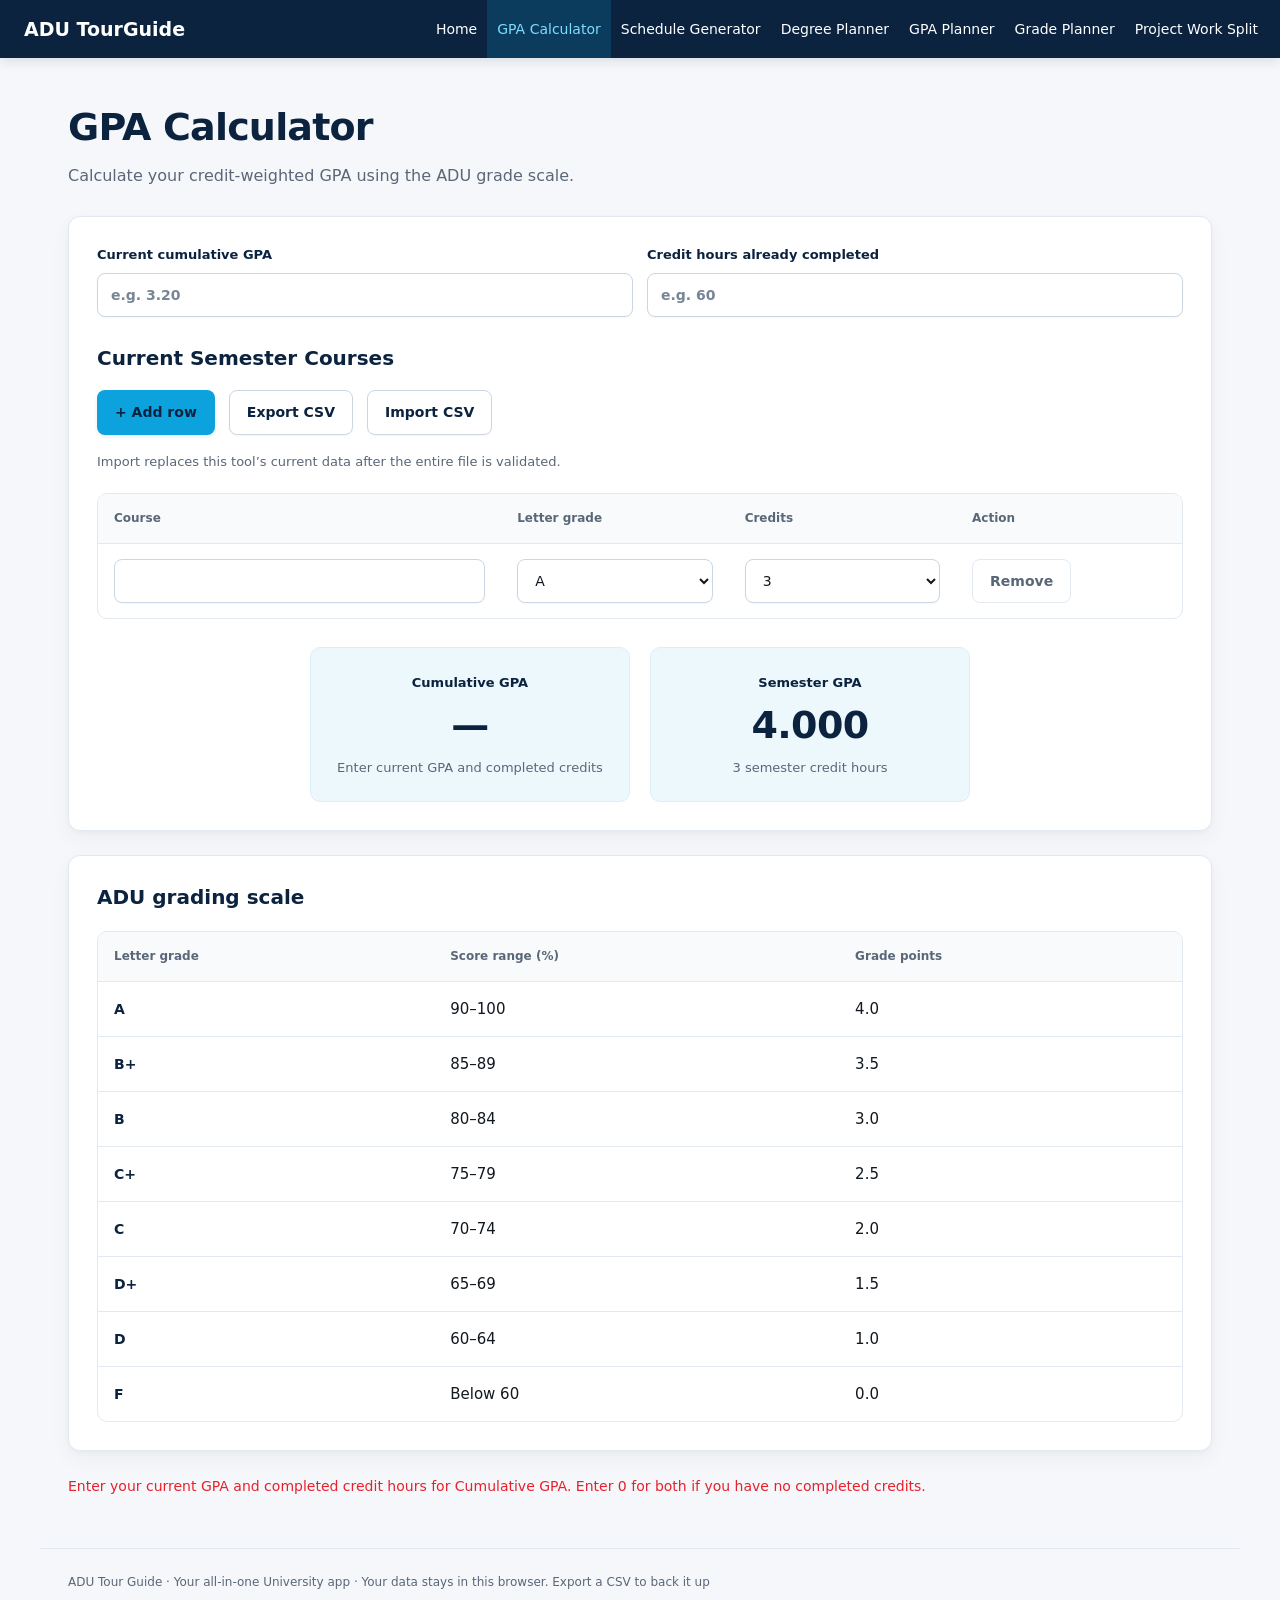
==== gpa-calculator/index.html @ 334c413e "Add files via upload" ====
<!doctype html><html lang="en"><head><meta charset="utf-8"><meta name="viewport" content="width=device-width,initial-scale=1"><meta name="theme-color" content="#0b233f"><title>GPA Calculator | ADU Tour Guide</title>
<meta name="description" content="Calculate your GPA instantly using ADU's grading scale. Add your courses, grades and credit hours, then export your results to CSV."><link rel="stylesheet" href="../shared.css"><link rel="stylesheet" href="style.css"><script defer src="../shared.js"></script><script defer src="../storage.js"></script><script defer src="../csv.js"></script><script defer src="script.js"></script></head><body><a class="skip" href="#main">Skip to content</a><nav class="navbar" aria-label="Main navigation"><a class="site-brand" href="../index.html">ADU TourGuide</a><button class="hamburger" aria-label="Toggle navigation" aria-controls="navLinks" aria-expanded="false">☰</button><ul id="navLinks"><li><a href="../index.html">Home</a></li><li><a href="../gpa-calculator/index.html" aria-current="page">GPA Calculator</a></li><li><a href="../schedule-generator/index.html">Schedule Generator</a></li><li><a href="../study-planner/index.html">Degree Planner</a></li><li><a href="../gpa-plan/index.html">GPA Planner</a></li><li><a href="../grade-plan/index.html">Grade Planner</a></li><li><a href="../project-split/index.html">Project Work Split</a></li></ul></nav><main id="main"><h1>GPA Calculator</h1><p class="lead">Calculate your credit-weighted GPA using the ADU grade scale.</p><section class="panel"><div class="fields previous-gpa"><label for="current-gpa">Current cumulative GPA<input id="current-gpa" required type="number" min="0" max="4" step="0.01" placeholder="e.g. 3.20"></label><label for="completed-credits">Credit hours already completed<input id="completed-credits" required type="number" min="0" step="0.5" placeholder="e.g. 60"></label></div><h2>Current Semester Courses</h2><div class="toolbar"><button id="add">+ Add row</button><button id="export" class="secondary">Export CSV</button><button id="import" class="secondary">Import CSV</button></div><p class="muted"><small>Import replaces this tool’s current data after the entire file is validated.</small></p><div class="table-wrap"><table><thead><tr><th>Course</th><th>Letter grade</th><th>Credits</th><th>Action</th></tr></thead><tbody id="rows"></tbody></table></div><div class="gpa-results" aria-live="polite"><div class="metric gpa-summary"><span class="muted">Cumulative GPA</span><div class="result" id="result">—</div><div id="credits"></div></div><div class="metric gpa-summary"><span class="muted">Semester GPA</span><div class="result" id="semester-gpa">—</div><div id="semester-credits"></div></div></div></section><section class="panel"><h2>ADU grading scale</h2><div class="table-wrap"><table class="grading-scale"><thead><tr><th scope="col">Letter grade</th><th scope="col">Score range (%)</th><th scope="col">Grade points</th></tr></thead><tbody><tr><th scope="row">A</th><td>90–100</td><td>4.0</td></tr><tr><th scope="row">B+</th><td>85–89</td><td>3.5</td></tr><tr><th scope="row">B</th><td>80–84</td><td>3.0</td></tr><tr><th scope="row">C+</th><td>75–79</td><td>2.5</td></tr><tr><th scope="row">C</th><td>70–74</td><td>2.0</td></tr><tr><th scope="row">D+</th><td>65–69</td><td>1.5</td></tr><tr><th scope="row">D</th><td>60–64</td><td>1.0</td></tr><tr><th scope="row">F</th><td>Below 60</td><td>0.0</td></tr></tbody></table></div></section><div id="status" class="status" role="status" aria-live="polite"></div></main><footer>ADU Tour Guide · Your all-in-one University app · Your data stays in this browser. Export a CSV to back it up</footer></body></html>
---- shared.css ----
/* ADU TourGuide — handwritten dashboard styles.
   Volt is visual inspiration only. No framework, imports, or build step.
   Shared components go here; tool layout details stay in each style.css. */

/* 1. Colors and the basic page canvas. */
:root {
  --navy: #0b233f;
  --blue: #0ca2dd;
  --red: #e7212b;
  --ink: #12181f;
  --muted: #596779;
  --line: #e3e9f0;
  --canvas: #f5f7fa;
  --surface: #ffffff;
  --blue-soft: #edf8fd;
  --radius: 12px;
  --shadow: 0 2px 5px rgba(11, 35, 63, 0.03), 0 8px 22px rgba(11, 35, 63, 0.04);
}

* { box-sizing: border-box; }

body {
  margin: 0;
  background: var(--canvas);
  color: var(--ink);
  font: 15px/1.6 system-ui, -apple-system, "Segoe UI", sans-serif;
}

/* 2. Existing fixed navbar and hamburger rules are preserved below. */
.navbar {
  position:fixed;
  top:0;
  left:0;
  width:100%;
  z-index:1000;
  background:var(--navy);
  box-shadow:0 2px 12px #0b233f22}

.navbar ul {
  display:flex;
  list-style:none;
  padding:0;
  margin:0;
  justify-content:center}

.navbar a {
  display:block;
  color:white;
  text-decoration:none;
  padding:18px 12px;
  font-size:clamp(11px,1.3vw,15px);
  white-space:nowrap}

.navbar a:hover,.navbar a[aria-current] {
  background:#0ca2dd33;
  color:#7edcff}

.hamburger {
  display:none}
@media(max-width:767px) {
  .hamburger {
  display:block;
  margin:8px 12px 8px auto;
  font-size:22px;
  padding:2px 14px}
.navbar ul {
  display:none;
  max-height:calc(100dvh - 58px);
  overflow:auto}
.navbar ul.show {
  display:block}
.navbar a {
  font-size:15px;
  padding:12px 20px;
  text-align:left}




}


/* Site identity and consistent navigation order across every tool. */
.navbar { display: grid; grid-template-columns: 1fr auto; align-items: center; }
.navbar .site-brand { grid-column: 1; grid-row: 1; font-size: 19px; font-weight: 750; padding: 10px 24px; text-align: center; }
.navbar ul { grid-column: 1 / -1; grid-row: 2; }

@media (min-width: 1100px) {
 .navbar { grid-template-columns: auto 1fr; }
 .navbar .site-brand { text-align: left; }
 .navbar ul { grid-column: 2; grid-row: 1; justify-content: flex-end; padding-right: 12px; }
 .navbar ul a { font-size: 14px; padding: 18px 10px; }
 
}
@media (max-width: 767px) {
 .navbar .site-brand { text-align: left; padding: 10px 16px; }
 .navbar .hamburger { grid-column: 2; grid-row: 1; }
 
}


/* 3. Content spacing and typography. */
main {
  max-width: 1200px;
  margin: 138px auto 48px;
  padding: 0 28px;
}

h1 {
  margin: 0 0 12px;
  color: var(--navy);
  font-size: clamp(28px, 3.2vw, 38px);
  line-height: 1.2;
  letter-spacing: -0.8px;
  font-weight: 750;
}

h2 {
  margin: 0 0 18px;
  color: var(--navy);
  font-size: 20px;
  line-height: 1.35;
  font-weight: 700;
}

h3 { color: var(--navy); font-size: 16px; line-height: 1.4; }
p { margin: 0 0 16px; }
.lead { max-width: 780px; margin-bottom: 28px; color: var(--muted); font-size: 16px; }
.muted, small { color: var(--muted); }
small { font-size: 13px; }
.warning { color: var(--red); }

/* 4. Reusable white cards, panels, and responsive grids. */
.panel, .card {
  min-width: 0;
  padding: 28px;
  background: var(--surface);
  border: 1px solid var(--line);
  border-radius: var(--radius);
  box-shadow: var(--shadow);
}

.panel { margin: 24px 0; }
.card { margin: 0; }
.panel > :last-child, .card > :last-child { margin-bottom: 0; }
.panel > h2:not(:first-child) { margin-top: 24px; }
.grid { display: grid; grid-template-columns: repeat(auto-fit, minmax(250px, 1fr)); gap: 24px; }
.toolbar, .fields { display: flex; flex-wrap: wrap; gap: 14px; align-items: end; }
.toolbar { margin-bottom: 14px; }
.fields { margin-bottom: 20px; }
.fields label { flex: 1; min-width: 160px; }

/* 5. Labels and inputs: a restrained border and visible focus state. */
label { display: block; color: var(--navy); font-size: 13px; font-weight: 600; }
input, select, textarea {
  display: block;
  width: 100%;
  min-width: 0;
  min-height: 44px;
  margin-top: 7px;
  padding: 10px 13px;
  border: 1px solid #ccd6e2;
  border-radius: 8px;
  background: var(--surface);
  color: var(--ink);
  font: inherit;
  font-size: 14px;
  box-shadow: 0 1px 2px rgba(11, 35, 63, 0.035);
  transition: border-color 150ms ease, box-shadow 150ms ease;
}

input::placeholder, textarea::placeholder { color: #788596; opacity: 1; }
input:hover, select:hover, textarea:hover { border-color: #98acbf; }
input:focus, select:focus, textarea:focus { border-color: var(--blue); outline: 0; box-shadow: 0 0 0 3px rgba(12, 162, 221, 0.15); }
textarea { min-height: 84px; resize: vertical; }
input[type="checkbox"] { display: inline-block; width: 17px; min-height: 17px; height: 17px; margin: 0 6px 0 0; vertical-align: middle; accent-color: var(--blue); }
input:disabled, select:disabled, textarea:disabled { background: var(--canvas); }

/* 6. Buttons: blue actions, quiet secondary actions, red only for warnings. */
button, .button {
  display: inline-flex;
  justify-content: center;
  align-items: center;
  min-height: 42px;
  padding: 10px 17px;
  border: 1px solid transparent;
  border-radius: 8px;
  background: var(--blue);
  color: var(--navy);
  font: inherit;
  font-size: 14px;
  font-weight: 650;
  text-decoration: none;
  cursor: pointer;
  box-shadow: 0 2px 4px rgba(11, 35, 63, 0.07);
  transition: background-color 150ms ease, box-shadow 150ms ease;
}

/* Navy text keeps small button labels readable on the bright brand blue. */
button:hover, .button:hover { background: #69c8ed; box-shadow: 0 3px 8px rgba(11, 35, 63, 0.12); }
button.secondary { background: #fff; border-color: #ccd6e2; color: var(--navy); box-shadow: 0 1px 2px rgba(11, 35, 63, 0.04); }
button.secondary:hover { background: var(--blue-soft); border-color: var(--blue); }
button.danger { background: #fff; border-color: var(--line); color: var(--muted); box-shadow: none; }
button.danger:hover { background: #fff1f2; border-color: var(--red); color: var(--red); }
button:disabled { opacity: 0.5; cursor: default; box-shadow: none; }
:focus-visible { outline: 3px solid var(--blue); outline-offset: 3px; }

/* 7. Tables: a pale header, light dividers, and no heavy grid lines. */
.table-wrap { width: 100%; overflow-x: auto; border: 1px solid var(--line); border-radius: 10px; margin: 20px 0; }
table { width: 100%; margin: 0; border-collapse: collapse; text-align: left; }
th, td { padding: 15px 16px; border-bottom: 1px solid var(--line); vertical-align: middle; }
thead { background: #f8fafc; }
th { color: var(--muted); font-size: 12px; font-weight: 650; }
thead th { white-space: nowrap; }
tbody tr:last-child th, tbody tr:last-child td { border-bottom: 0; }
tbody tr:hover { background: #f9fcfe; }
td input, td select { min-width: 100px; margin-top: 0; }
td:first-child input { min-width: 160px; }
td button { white-space: nowrap; }

/* 8. Number cards and compact badges, shared by GPA and project tools. */
.metric {
  padding: 22px;
  margin: 18px 0;
  background: var(--blue-soft);
  border: 1px solid #dceef7;
  border-radius: 10px;
}

.result { color: var(--navy); font-size: 32px; line-height: 1.25; font-weight: 750; font-variant-numeric: tabular-nums; letter-spacing: -0.6px; }
.metric .result { margin: 8px 0; }
.gpa-summary { width: min(100%, 320px); text-align: center; }
.gpa-summary .result { font-size: 38px; }
.gpa-summary > .muted { color: var(--navy); font-size: 13px; font-weight: 650; }
.gpa-summary > div:last-child { color: var(--muted); font-size: 13px; }
.pill { display: inline-block; padding: 5px 11px; border: 1px solid #dceef7; border-radius: 7px; background: var(--blue-soft); color: var(--navy); font-size: 12px; font-weight: 650; line-height: 1.3; }

/* 9. Native progress bars: style both browser rendering engines. */
progress { display: block; width: 100%; height: 9px; margin: 14px 0 0; border: 0; border-radius: 6px; overflow: hidden; appearance: none; background: #e2e9f1; color: var(--blue); accent-color: var(--blue); }
progress::-webkit-progress-bar { border-radius: 6px; background: #e2e9f1; }
progress::-webkit-progress-value { border-radius: 6px; background: var(--blue); }
progress::-moz-progress-bar { border-radius: 6px; background: var(--blue); }

/* 10. Generated schedule panels, feedback, and the footer. */
details { margin: 12px 0; padding: 16px 18px; border: 1px solid var(--line); border-radius: 9px; background: #fff; }
summary { color: var(--navy); font-size: 14px; font-weight: 600; cursor: pointer; }
details[open] { background: #fbfdff; }
.status { min-height: 25px; margin-top: 12px; font-size: 14px; }
footer { max-width: 1200px; margin: 0 auto; padding: 24px 28px 32px; border-top: 1px solid var(--line); color: var(--muted); font-size: 12px; }
.skip { position: absolute; left: -9999px; }
.skip:focus { left: 12px; top: 70px; z-index: 2000; padding: 10px 14px; background: #fff; border-radius: 6px; }

/* 11. Responsive content spacing; the menu breakpoint stays below 768px. */
@media (min-width: 1100px) { main { margin-top: 105px; } }
@media (max-width: 767px) {
  main { margin-top: 88px; padding: 0 16px; }
  .panel, .card { padding: 20px; }
  .grid { grid-template-columns: 1fr; gap: 18px; }
  .fields { gap: 16px; }
  .fields label { min-width: 100%; }
  .toolbar { gap: 10px; }
  .toolbar button { flex: 1; }
  th, td { padding: 12px; }
  footer { padding: 20px 16px; }
}

/* Disable decorative transitions when the visitor asks for reduced motion. */
@media (prefers-reduced-motion: reduce) {
  input, select, textarea, button, .button { transition: none; }
}

/* Generic button styles must not restyle the existing hamburger control. */
.navbar .hamburger { background: var(--navy); color: #fff; border: 0; box-shadow: none; }
.navbar .hamburger:hover { background: #0ca2dd33; }
---- gpa-calculator/style.css ----
/* GPA page layout only. Inputs, tables, and number cards use shared styles. */
.previous-gpa { margin-bottom: 28px; }
.gpa-results { display: flex; flex-wrap: wrap; justify-content: center; gap: 20px; margin: 28px auto 4px; }
.gpa-results .gpa-summary { margin: 0; }
.grading-scale th[scope="row"] { color: var(--navy); font-size: 14px; }
@media (max-width: 767px) { .gpa-results { gap: 14px; } }
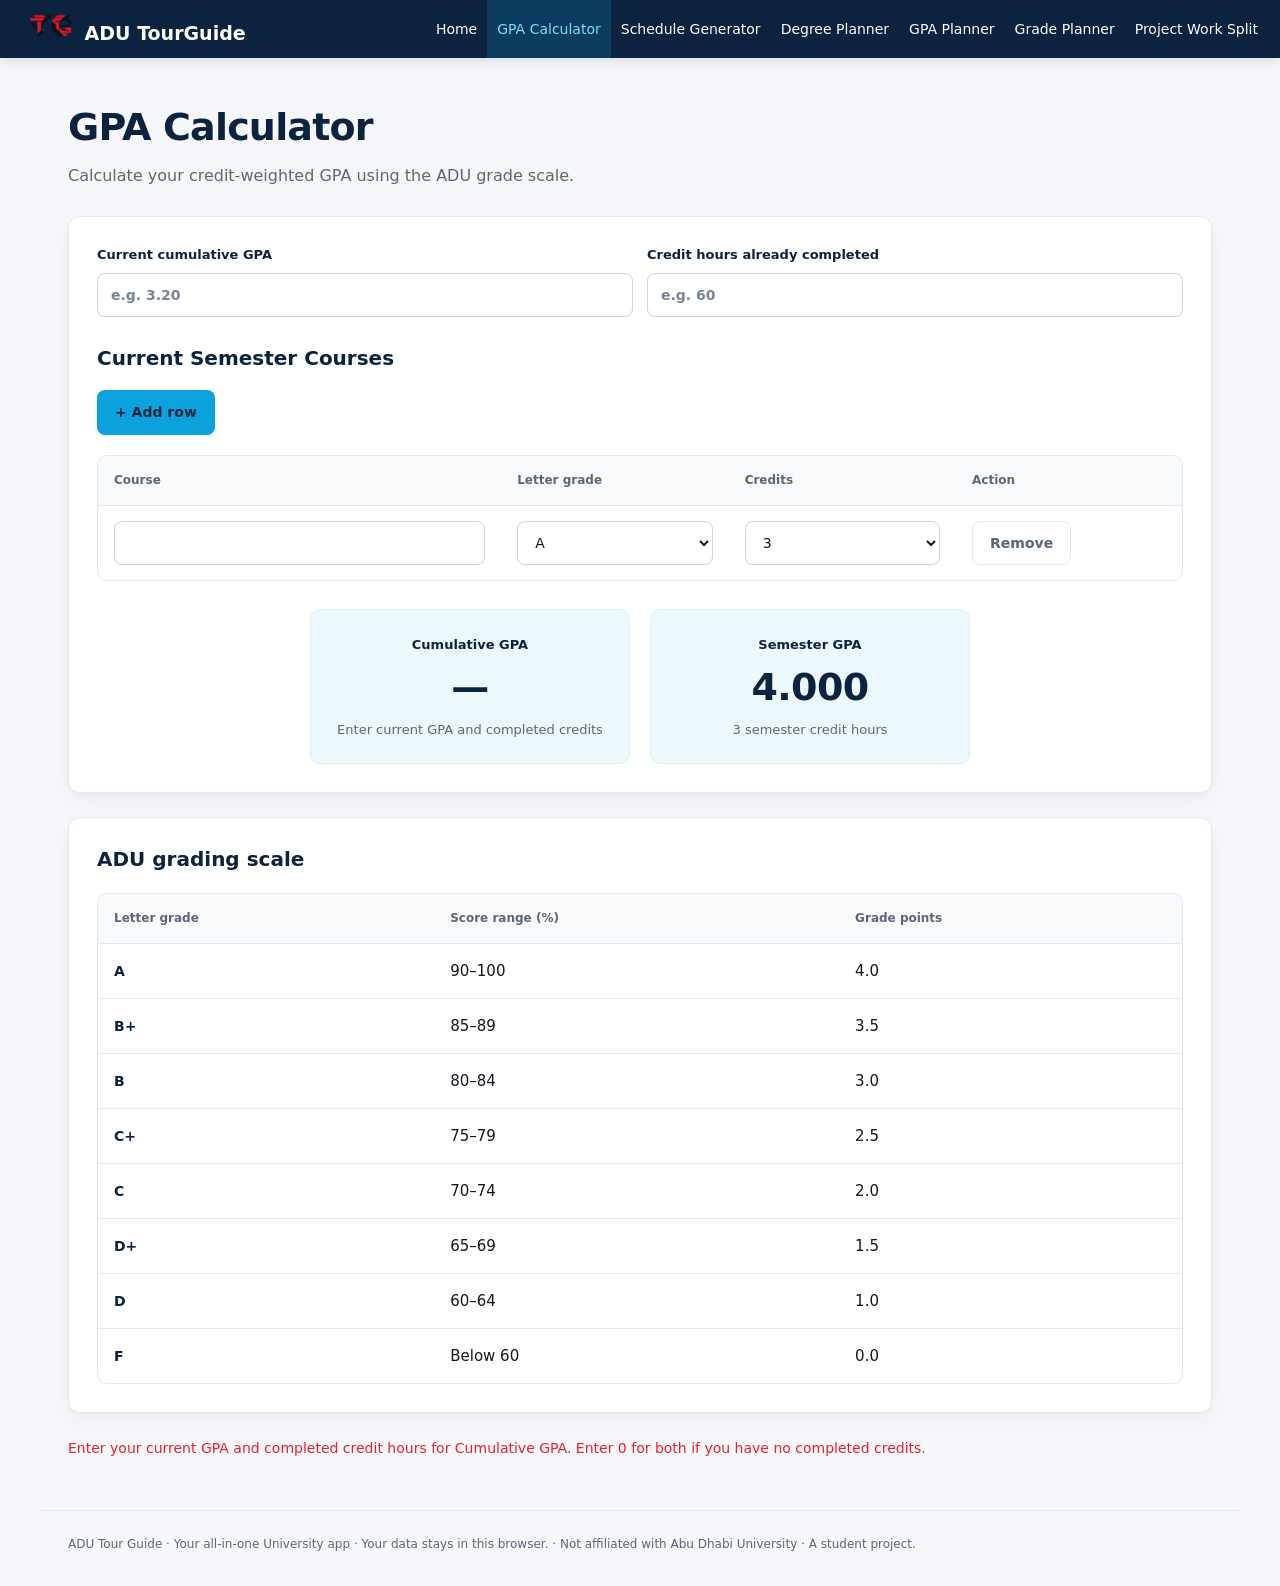
==== commit 85aabc5e: "Tour Guide Overhaul and Calendar Export Added calendar export to Schedule Generator, removed CSV opt" ====
--- a/gpa-calculator/index.html
+++ b/gpa-calculator/index.html
@@ -1,2 +1,261 @@
-<!doctype html><html lang="en"><head><meta charset="utf-8"><meta name="viewport" content="width=device-width,initial-scale=1"><meta name="theme-color" content="#0b233f"><title>GPA Calculator | ADU Tour Guide</title>
-<meta name="description" content="Calculate your GPA instantly using ADU's grading scale. Add your courses, grades and credit hours, then export your results to CSV."><link rel="stylesheet" href="../shared.css"><link rel="stylesheet" href="style.css"><script defer src="../shared.js"></script><script defer src="../storage.js"></script><script defer src="../csv.js"></script><script defer src="script.js"></script></head><body><a class="skip" href="#main">Skip to content</a><nav class="navbar" aria-label="Main navigation"><a class="site-brand" href="../index.html">ADU TourGuide</a><button class="hamburger" aria-label="Toggle navigation" aria-controls="navLinks" aria-expanded="false">☰</button><ul id="navLinks"><li><a href="../index.html">Home</a></li><li><a href="../gpa-calculator/index.html" aria-current="page">GPA Calculator</a></li><li><a href="../schedule-generator/index.html">Schedule Generator</a></li><li><a href="../study-planner/index.html">Degree Planner</a></li><li><a href="../gpa-plan/index.html">GPA Planner</a></li><li><a href="../grade-plan/index.html">Grade Planner</a></li><li><a href="../project-split/index.html">Project Work Split</a></li></ul></nav><main id="main"><h1>GPA Calculator</h1><p class="lead">Calculate your credit-weighted GPA using the ADU grade scale.</p><section class="panel"><div class="fields previous-gpa"><label for="current-gpa">Current cumulative GPA<input id="current-gpa" required type="number" min="0" max="4" step="0.01" placeholder="e.g. 3.20"></label><label for="completed-credits">Credit hours already completed<input id="completed-credits" required type="number" min="0" step="0.5" placeholder="e.g. 60"></label></div><h2>Current Semester Courses</h2><div class="toolbar"><button id="add">+ Add row</button><button id="export" class="secondary">Export CSV</button><button id="import" class="secondary">Import CSV</button></div><p class="muted"><small>Import replaces this tool’s current data after the entire file is validated.</small></p><div class="table-wrap"><table><thead><tr><th>Course</th><th>Letter grade</th><th>Credits</th><th>Action</th></tr></thead><tbody id="rows"></tbody></table></div><div class="gpa-results" aria-live="polite"><div class="metric gpa-summary"><span class="muted">Cumulative GPA</span><div class="result" id="result">—</div><div id="credits"></div></div><div class="metric gpa-summary"><span class="muted">Semester GPA</span><div class="result" id="semester-gpa">—</div><div id="semester-credits"></div></div></div></section><section class="panel"><h2>ADU grading scale</h2><div class="table-wrap"><table class="grading-scale"><thead><tr><th scope="col">Letter grade</th><th scope="col">Score range (%)</th><th scope="col">Grade points</th></tr></thead><tbody><tr><th scope="row">A</th><td>90–100</td><td>4.0</td></tr><tr><th scope="row">B+</th><td>85–89</td><td>3.5</td></tr><tr><th scope="row">B</th><td>80–84</td><td>3.0</td></tr><tr><th scope="row">C+</th><td>75–79</td><td>2.5</td></tr><tr><th scope="row">C</th><td>70–74</td><td>2.0</td></tr><tr><th scope="row">D+</th><td>65–69</td><td>1.5</td></tr><tr><th scope="row">D</th><td>60–64</td><td>1.0</td></tr><tr><th scope="row">F</th><td>Below 60</td><td>0.0</td></tr></tbody></table></div></section><div id="status" class="status" role="status" aria-live="polite"></div></main><footer>ADU Tour Guide · Your all-in-one University app · Your data stays in this browser. Export a CSV to back it up</footer></body></html>+<!DOCTYPE html>
+<html lang="en">
+ <head>
+  <meta charset="utf-8"/>
+  <meta content="width=device-width,initial-scale=1" name="viewport"/>
+  <meta content="#0b233f" name="theme-color"/>
+  <title>
+   GPA Calculator | ADU Tour Guide
+  </title>
+  <meta content="Calculate your GPA instantly using ADU's grading scale. Add your courses, grades and credit hours." name="description"/>
+  <link href="../shared.css" rel="stylesheet"/>
+  <link href="style.css" rel="stylesheet"/>
+  <script defer="" src="../shared.js">
+  </script>
+  <script defer="" src="../storage.js">
+  </script>
+  <script defer="" src="script.js">
+  </script>
+  <link href="../images/logo.png" rel="icon" type="image/png"/>
+ </head>
+ <body>
+  <a class="skip" href="#main">
+   Skip to content
+  </a>
+  <nav aria-label="Main navigation" class="navbar">
+   <a class="site-brand" href="../index.html">
+    <img alt="" height="30" src="../images/logo.png" width="54"/>
+    ADU TourGuide
+   </a>
+   <button aria-controls="navLinks" aria-expanded="false" aria-label="Toggle navigation" class="hamburger">
+    ☰
+   </button>
+   <ul id="navLinks">
+    <li>
+     <a href="../index.html">
+      Home
+     </a>
+    </li>
+    <li>
+     <a aria-current="page" href="../gpa-calculator/index.html">
+      GPA Calculator
+     </a>
+    </li>
+    <li>
+     <a href="../schedule-generator/index.html">
+      Schedule Generator
+     </a>
+    </li>
+    <li>
+     <a href="../study-planner/index.html">
+      Degree Planner
+     </a>
+    </li>
+    <li>
+     <a href="../gpa-plan/index.html">
+      GPA Planner
+     </a>
+    </li>
+    <li>
+     <a href="../grade-plan/index.html">
+      Grade Planner
+     </a>
+    </li>
+    <li>
+     <a href="../project-split/index.html">
+      Project Work Split
+     </a>
+    </li>
+   </ul>
+  </nav>
+  <main id="main">
+   <h1>
+    GPA Calculator
+   </h1>
+   <p class="lead">
+    Calculate your credit-weighted GPA using the ADU grade scale.
+   </p>
+   <section class="panel">
+    <div class="fields previous-gpa">
+     <label for="current-gpa">
+      Current cumulative GPA
+      <input id="current-gpa" max="4" min="0" placeholder="e.g. 3.20" required="" step="0.01" type="number"/>
+     </label>
+     <label for="completed-credits">
+      Credit hours already completed
+      <input id="completed-credits" min="0" placeholder="e.g. 60" required="" step="0.5" type="number"/>
+     </label>
+    </div>
+    <h2>
+     Current Semester Courses
+    </h2>
+    <div class="toolbar">
+     <button id="add">
+      + Add row
+     </button>
+    </div>
+    <div class="table-wrap">
+     <table>
+      <thead>
+       <tr>
+        <th>
+         Course
+        </th>
+        <th>
+         Letter grade
+        </th>
+        <th>
+         Credits
+        </th>
+        <th>
+         Action
+        </th>
+       </tr>
+      </thead>
+      <tbody id="rows">
+      </tbody>
+     </table>
+    </div>
+    <div aria-live="polite" class="gpa-results">
+     <div class="metric gpa-summary">
+      <span class="muted">
+       Cumulative GPA
+      </span>
+      <div class="result" id="result">
+       —
+      </div>
+      <div id="credits">
+      </div>
+     </div>
+     <div class="metric gpa-summary">
+      <span class="muted">
+       Semester GPA
+      </span>
+      <div class="result" id="semester-gpa">
+       —
+      </div>
+      <div id="semester-credits">
+      </div>
+     </div>
+    </div>
+   </section>
+   <section class="panel">
+    <h2>
+     ADU grading scale
+    </h2>
+    <div class="table-wrap">
+     <table class="grading-scale">
+      <thead>
+       <tr>
+        <th scope="col">
+         Letter grade
+        </th>
+        <th scope="col">
+         Score range (%)
+        </th>
+        <th scope="col">
+         Grade points
+        </th>
+       </tr>
+      </thead>
+      <tbody>
+       <tr>
+        <th scope="row">
+         A
+        </th>
+        <td>
+         90–100
+        </td>
+        <td>
+         4.0
+        </td>
+       </tr>
+       <tr>
+        <th scope="row">
+         B+
+        </th>
+        <td>
+         85–89
+        </td>
+        <td>
+         3.5
+        </td>
+       </tr>
+       <tr>
+        <th scope="row">
+         B
+        </th>
+        <td>
+         80–84
+        </td>
+        <td>
+         3.0
+        </td>
+       </tr>
+       <tr>
+        <th scope="row">
+         C+
+        </th>
+        <td>
+         75–79
+        </td>
+        <td>
+         2.5
+        </td>
+       </tr>
+       <tr>
+        <th scope="row">
+         C
+        </th>
+        <td>
+         70–74
+        </td>
+        <td>
+         2.0
+        </td>
+       </tr>
+       <tr>
+        <th scope="row">
+         D+
+        </th>
+        <td>
+         65–69
+        </td>
+        <td>
+         1.5
+        </td>
+       </tr>
+       <tr>
+        <th scope="row">
+         D
+        </th>
+        <td>
+         60–64
+        </td>
+        <td>
+         1.0
+        </td>
+       </tr>
+       <tr>
+        <th scope="row">
+         F
+        </th>
+        <td>
+         Below 60
+        </td>
+        <td>
+         0.0
+        </td>
+       </tr>
+      </tbody>
+     </table>
+    </div>
+   </section>
+   <div aria-live="polite" class="status" id="status" role="status">
+   </div>
+  </main>
+  <footer>
+   ADU Tour Guide · Your all-in-one University app · Your data stays in this browser. · Not affiliated with Abu Dhabi University · A student project.
+  </footer>
+ </body>
+</html>
--- a/shared.css
+++ b/shared.css
@@ -17,7 +17,9 @@
   --shadow: 0 2px 5px rgba(11, 35, 63, 0.03), 0 8px 22px rgba(11, 35, 63, 0.04);
 }
 
-* { box-sizing: border-box; }
+* {
+  box-sizing: border-box;
+}
 
 body {
   margin: 0;
@@ -28,74 +30,127 @@
 
 /* 2. Existing fixed navbar and hamburger rules are preserved below. */
 .navbar {
-  position:fixed;
-  top:0;
-  left:0;
-  width:100%;
-  z-index:1000;
-  background:var(--navy);
-  box-shadow:0 2px 12px #0b233f22}
+  position: fixed;
+  top: 0;
+  left: 0;
+  width: 100%;
+  z-index: 1000;
+  background: var(--navy);
+  box-shadow: 0 2px 12px #0b233f22
+}
 
 .navbar ul {
-  display:flex;
-  list-style:none;
-  padding:0;
-  margin:0;
-  justify-content:center}
+  display: flex;
+  list-style: none;
+  padding: 0;
+  margin: 0;
+  justify-content: center
+}
 
 .navbar a {
-  display:block;
-  color:white;
-  text-decoration:none;
-  padding:18px 12px;
-  font-size:clamp(11px,1.3vw,15px);
-  white-space:nowrap}
-
-.navbar a:hover,.navbar a[aria-current] {
-  background:#0ca2dd33;
-  color:#7edcff}
+  display: block;
+  color: white;
+  text-decoration: none;
+  padding: 18px 12px;
+  font-size: clamp(11px, 1.3vw, 15px);
+  white-space: nowrap
+}
+
+.navbar a:hover,
+.navbar a[aria-current] {
+  background: #0ca2dd33;
+  color: #7edcff
+}
 
 .hamburger {
-  display:none}
+  display: none
+}
+
 @media(max-width:767px) {
   .hamburger {
-  display:block;
-  margin:8px 12px 8px auto;
-  font-size:22px;
-  padding:2px 14px}
+    display: block;
+    margin: 8px 12px 8px auto;
+    font-size: 22px;
+    padding: 2px 14px
+  }
+
+  .navbar ul {
+    display: none;
+    max-height: calc(100dvh - 58px);
+    overflow: auto
+  }
+
+  .navbar ul.show {
+    display: block
+  }
+
+  .navbar a {
+    font-size: 15px;
+    padding: 12px 20px;
+    text-align: left
+  }
+
+
+
+
+}
+
+
+/* Site identity and consistent navigation order across every tool. */
+.navbar {
+  display: grid;
+  grid-template-columns: 1fr auto;
+  align-items: center;
+}
+
+.navbar .site-brand {
+  grid-column: 1;
+  grid-row: 1;
+  font-size: 19px;
+  font-weight: 750;
+  padding: 10px 24px;
+  text-align: center;
+}
+
 .navbar ul {
-  display:none;
-  max-height:calc(100dvh - 58px);
-  overflow:auto}
-.navbar ul.show {
-  display:block}
-.navbar a {
-  font-size:15px;
-  padding:12px 20px;
-  text-align:left}
-
-
-
-
-}
-
-
-/* Site identity and consistent navigation order across every tool. */
-.navbar { display: grid; grid-template-columns: 1fr auto; align-items: center; }
-.navbar .site-brand { grid-column: 1; grid-row: 1; font-size: 19px; font-weight: 750; padding: 10px 24px; text-align: center; }
-.navbar ul { grid-column: 1 / -1; grid-row: 2; }
+  grid-column: 1 / -1;
+  grid-row: 2;
+}
 
 @media (min-width: 1100px) {
- .navbar { grid-template-columns: auto 1fr; }
- .navbar .site-brand { text-align: left; }
- .navbar ul { grid-column: 2; grid-row: 1; justify-content: flex-end; padding-right: 12px; }
- .navbar ul a { font-size: 14px; padding: 18px 10px; }
- 
-}
+  .navbar {
+    grid-template-columns: auto 1fr;
+  }
+
+  .navbar .site-brand {
+    text-align: left;
+  }
+
+  .navbar ul {
+    grid-column: 2;
+    grid-row: 1;
+    justify-content: flex-end;
+    padding-right: 12px;
+  }
+
+  .navbar ul a {
+    font-size: 14px;
+    padding: 18px 10px;
+  }
+
+}
+
 @media (max-width: 767px) {
- .navbar .site-brand { text-align: left; padding: 10px 16px; }
- .navbar .hamburger { grid-column: 2; grid-row: 1; }
- 
+  .navbar .site-brand {
+    text-align: left;
+    padding: 10px 16px;
+  }
+
+  .navbar .hamburger {
+    grid-column: 2;
+    grid-row: 1;
+  }
+
 }
 
 
@@ -123,15 +178,39 @@
   font-weight: 700;
 }
 
-h3 { color: var(--navy); font-size: 16px; line-height: 1.4; }
-p { margin: 0 0 16px; }
-.lead { max-width: 780px; margin-bottom: 28px; color: var(--muted); font-size: 16px; }
-.muted, small { color: var(--muted); }
-small { font-size: 13px; }
-.warning { color: var(--red); }
+h3 {
+  color: var(--navy);
+  font-size: 16px;
+  line-height: 1.4;
+}
+
+p {
+  margin: 0 0 16px;
+}
+
+.lead {
+  max-width: 780px;
+  margin-bottom: 28px;
+  color: var(--muted);
+  font-size: 16px;
+}
+
+.muted,
+small {
+  color: var(--muted);
+}
+
+small {
+  font-size: 13px;
+}
+
+.warning {
+  color: var(--red);
+}
 
 /* 4. Reusable white cards, panels, and responsive grids. */
-.panel, .card {
+.panel,
+.card {
   min-width: 0;
   padding: 28px;
   background: var(--surface);
@@ -140,19 +219,61 @@
   box-shadow: var(--shadow);
 }
 
-.panel { margin: 24px 0; }
-.card { margin: 0; }
-.panel > :last-child, .card > :last-child { margin-bottom: 0; }
-.panel > h2:not(:first-child) { margin-top: 24px; }
-.grid { display: grid; grid-template-columns: repeat(auto-fit, minmax(250px, 1fr)); gap: 24px; }
-.toolbar, .fields { display: flex; flex-wrap: wrap; gap: 14px; align-items: end; }
-.toolbar { margin-bottom: 14px; }
-.fields { margin-bottom: 20px; }
-.fields label { flex: 1; min-width: 160px; }
+.panel {
+  margin: 24px 0;
+}
+
+.card {
+  margin: 0;
+}
+
+.panel> :last-child,
+.card> :last-child {
+  margin-bottom: 0;
+}
+
+.panel>h2:not(:first-child) {
+  margin-top: 24px;
+}
+
+.grid {
+  display: grid;
+  grid-template-columns: repeat(auto-fit, minmax(250px, 1fr));
+  gap: 24px;
+}
+
+.toolbar,
+.fields {
+  display: flex;
+  flex-wrap: wrap;
+  gap: 14px;
+  align-items: end;
+}
+
+.toolbar {
+  margin-bottom: 14px;
+}
+
+.fields {
+  margin-bottom: 20px;
+}
+
+.fields label {
+  flex: 1;
+  min-width: 160px;
+}
 
 /* 5. Labels and inputs: a restrained border and visible focus state. */
-label { display: block; color: var(--navy); font-size: 13px; font-weight: 600; }
-input, select, textarea {
+label {
+  display: block;
+  color: var(--navy);
+  font-size: 13px;
+  font-weight: 600;
+}
+
+input,
+select,
+textarea {
   display: block;
   width: 100%;
   min-width: 0;
@@ -169,15 +290,50 @@
   transition: border-color 150ms ease, box-shadow 150ms ease;
 }
 
-input::placeholder, textarea::placeholder { color: #788596; opacity: 1; }
-input:hover, select:hover, textarea:hover { border-color: #98acbf; }
-input:focus, select:focus, textarea:focus { border-color: var(--blue); outline: 0; box-shadow: 0 0 0 3px rgba(12, 162, 221, 0.15); }
-textarea { min-height: 84px; resize: vertical; }
-input[type="checkbox"] { display: inline-block; width: 17px; min-height: 17px; height: 17px; margin: 0 6px 0 0; vertical-align: middle; accent-color: var(--blue); }
-input:disabled, select:disabled, textarea:disabled { background: var(--canvas); }
+input::placeholder,
+textarea::placeholder {
+  color: #788596;
+  opacity: 1;
+}
+
+input:hover,
+select:hover,
+textarea:hover {
+  border-color: #98acbf;
+}
+
+input:focus,
+select:focus,
+textarea:focus {
+  border-color: var(--blue);
+  outline: 0;
+  box-shadow: 0 0 0 3px rgba(12, 162, 221, 0.15);
+}
+
+textarea {
+  min-height: 84px;
+  resize: vertical;
+}
+
+input[type="checkbox"] {
+  display: inline-block;
+  width: 17px;
+  min-height: 17px;
+  height: 17px;
+  margin: 0 6px 0 0;
+  vertical-align: middle;
+  accent-color: var(--blue);
+}
+
+input:disabled,
+select:disabled,
+textarea:disabled {
+  background: var(--canvas);
+}
 
 /* 6. Buttons: blue actions, quiet secondary actions, red only for warnings. */
-button, .button {
+button,
+.button {
   display: inline-flex;
   justify-content: center;
   align-items: center;
@@ -197,26 +353,107 @@
 }
 
 /* Navy text keeps small button labels readable on the bright brand blue. */
-button:hover, .button:hover { background: #69c8ed; box-shadow: 0 3px 8px rgba(11, 35, 63, 0.12); }
-button.secondary { background: #fff; border-color: #ccd6e2; color: var(--navy); box-shadow: 0 1px 2px rgba(11, 35, 63, 0.04); }
-button.secondary:hover { background: var(--blue-soft); border-color: var(--blue); }
-button.danger { background: #fff; border-color: var(--line); color: var(--muted); box-shadow: none; }
-button.danger:hover { background: #fff1f2; border-color: var(--red); color: var(--red); }
-button:disabled { opacity: 0.5; cursor: default; box-shadow: none; }
-:focus-visible { outline: 3px solid var(--blue); outline-offset: 3px; }
+button:hover,
+.button:hover {
+  background: #69c8ed;
+  box-shadow: 0 3px 8px rgba(11, 35, 63, 0.12);
+}
+
+button.secondary {
+  background: #fff;
+  border-color: #ccd6e2;
+  color: var(--navy);
+  box-shadow: 0 1px 2px rgba(11, 35, 63, 0.04);
+}
+
+button.secondary:hover {
+  background: var(--blue-soft);
+  border-color: var(--blue);
+}
+
+button.danger {
+  background: #fff;
+  border-color: var(--line);
+  color: var(--muted);
+  box-shadow: none;
+}
+
+button.danger:hover {
+  background: #fff1f2;
+  border-color: var(--red);
+  color: var(--red);
+}
+
+button:disabled {
+  opacity: 0.5;
+  cursor: default;
+  box-shadow: none;
+}
+
+:focus-visible {
+  outline: 3px solid var(--blue);
+  outline-offset: 3px;
+}
 
 /* 7. Tables: a pale header, light dividers, and no heavy grid lines. */
-.table-wrap { width: 100%; overflow-x: auto; border: 1px solid var(--line); border-radius: 10px; margin: 20px 0; }
-table { width: 100%; margin: 0; border-collapse: collapse; text-align: left; }
-th, td { padding: 15px 16px; border-bottom: 1px solid var(--line); vertical-align: middle; }
-thead { background: #f8fafc; }
-th { color: var(--muted); font-size: 12px; font-weight: 650; }
-thead th { white-space: nowrap; }
-tbody tr:last-child th, tbody tr:last-child td { border-bottom: 0; }
-tbody tr:hover { background: #f9fcfe; }
-td input, td select { min-width: 100px; margin-top: 0; }
-td:first-child input { min-width: 160px; }
-td button { white-space: nowrap; }
+.table-wrap {
+  width: 100%;
+  overflow-x: auto;
+  border: 1px solid var(--line);
+  border-radius: 10px;
+  margin: 20px 0;
+}
+
+table {
+  width: 100%;
+  margin: 0;
+  border-collapse: collapse;
+  text-align: left;
+}
+
+th,
+td {
+  padding: 15px 16px;
+  border-bottom: 1px solid var(--line);
+  vertical-align: middle;
+}
+
+thead {
+  background: #f8fafc;
+}
+
+th {
+  color: var(--muted);
+  font-size: 12px;
+  font-weight: 650;
+}
+
+thead th {
+  white-space: nowrap;
+}
+
+tbody tr:last-child th,
+tbody tr:last-child td {
+  border-bottom: 0;
+}
+
+tbody tr:hover {
+  background: #f9fcfe;
+}
+
+td input,
+td select {
+  min-width: 100px;
+  margin-top: 0;
+}
+
+td:first-child input {
+  min-width: 160px;
+}
+
+td button {
+  white-space: nowrap;
+}
 
 /* 8. Number cards and compact badges, shared by GPA and project tools. */
 .metric {
@@ -227,48 +464,216 @@
   border-radius: 10px;
 }
 
-.result { color: var(--navy); font-size: 32px; line-height: 1.25; font-weight: 750; font-variant-numeric: tabular-nums; letter-spacing: -0.6px; }
-.metric .result { margin: 8px 0; }
-.gpa-summary { width: min(100%, 320px); text-align: center; }
-.gpa-summary .result { font-size: 38px; }
-.gpa-summary > .muted { color: var(--navy); font-size: 13px; font-weight: 650; }
-.gpa-summary > div:last-child { color: var(--muted); font-size: 13px; }
-.pill { display: inline-block; padding: 5px 11px; border: 1px solid #dceef7; border-radius: 7px; background: var(--blue-soft); color: var(--navy); font-size: 12px; font-weight: 650; line-height: 1.3; }
+.result {
+  color: var(--navy);
+  font-size: 32px;
+  line-height: 1.25;
+  font-weight: 750;
+  font-variant-numeric: tabular-nums;
+  letter-spacing: -0.6px;
+}
+
+.metric .result {
+  margin: 8px 0;
+}
+
+.gpa-summary {
+  width: min(100%, 320px);
+  text-align: center;
+}
+
+.gpa-summary .result {
+  font-size: 38px;
+}
+
+.gpa-summary>.muted {
+  color: var(--navy);
+  font-size: 13px;
+  font-weight: 650;
+}
+
+.gpa-summary>div:last-child {
+  color: var(--muted);
+  font-size: 13px;
+}
+
+.pill {
+  display: inline-block;
+  padding: 5px 11px;
+  border: 1px solid #dceef7;
+  border-radius: 7px;
+  background: var(--blue-soft);
+  color: var(--navy);
+  font-size: 12px;
+  font-weight: 650;
+  line-height: 1.3;
+}
 
 /* 9. Native progress bars: style both browser rendering engines. */
-progress { display: block; width: 100%; height: 9px; margin: 14px 0 0; border: 0; border-radius: 6px; overflow: hidden; appearance: none; background: #e2e9f1; color: var(--blue); accent-color: var(--blue); }
-progress::-webkit-progress-bar { border-radius: 6px; background: #e2e9f1; }
-progress::-webkit-progress-value { border-radius: 6px; background: var(--blue); }
-progress::-moz-progress-bar { border-radius: 6px; background: var(--blue); }
+progress {
+  display: block;
+  width: 100%;
+  height: 9px;
+  margin: 14px 0 0;
+  border: 0;
+  border-radius: 6px;
+  overflow: hidden;
+  appearance: none;
+  background: #e2e9f1;
+  color: var(--blue);
+  accent-color: var(--blue);
+}
+
+progress::-webkit-progress-bar {
+  border-radius: 6px;
+  background: #e2e9f1;
+}
+
+progress::-webkit-progress-value {
+  border-radius: 6px;
+  background: var(--blue);
+}
+
+progress::-moz-progress-bar {
+  border-radius: 6px;
+  background: var(--blue);
+}
 
 /* 10. Generated schedule panels, feedback, and the footer. */
-details { margin: 12px 0; padding: 16px 18px; border: 1px solid var(--line); border-radius: 9px; background: #fff; }
-summary { color: var(--navy); font-size: 14px; font-weight: 600; cursor: pointer; }
-details[open] { background: #fbfdff; }
-.status { min-height: 25px; margin-top: 12px; font-size: 14px; }
-footer { max-width: 1200px; margin: 0 auto; padding: 24px 28px 32px; border-top: 1px solid var(--line); color: var(--muted); font-size: 12px; }
-.skip { position: absolute; left: -9999px; }
-.skip:focus { left: 12px; top: 70px; z-index: 2000; padding: 10px 14px; background: #fff; border-radius: 6px; }
+details {
+  margin: 12px 0;
+  padding: 16px 18px;
+  border: 1px solid var(--line);
+  border-radius: 9px;
+  background: #fff;
+}
+
+summary {
+  color: var(--navy);
+  font-size: 14px;
+  font-weight: 600;
+  cursor: pointer;
+}
+
+details[open] {
+  background: #fbfdff;
+}
+
+.status {
+  min-height: 25px;
+  margin-top: 12px;
+  font-size: 14px;
+}
+
+footer {
+  max-width: 1200px;
+  margin: 0 auto;
+  padding: 24px 28px 32px;
+  border-top: 1px solid var(--line);
+  color: var(--muted);
+  font-size: 12px;
+}
+
+.skip {
+  position: absolute;
+  left: -9999px;
+}
+
+.skip:focus {
+  left: 12px;
+  top: 70px;
+  z-index: 2000;
+  padding: 10px 14px;
+  background: #fff;
+  border-radius: 6px;
+}
 
 /* 11. Responsive content spacing; the menu breakpoint stays below 768px. */
-@media (min-width: 1100px) { main { margin-top: 105px; } }
+@media (min-width: 1100px) {
+  main {
+    margin-top: 105px;
+  }
+}
+
 @media (max-width: 767px) {
-  main { margin-top: 88px; padding: 0 16px; }
-  .panel, .card { padding: 20px; }
-  .grid { grid-template-columns: 1fr; gap: 18px; }
-  .fields { gap: 16px; }
-  .fields label { min-width: 100%; }
-  .toolbar { gap: 10px; }
-  .toolbar button { flex: 1; }
-  th, td { padding: 12px; }
-  footer { padding: 20px 16px; }
+  main {
+    margin-top: 88px;
+    padding: 0 16px;
+  }
+
+  .panel,
+  .card {
+    padding: 20px;
+  }
+
+  .grid {
+    grid-template-columns: 1fr;
+    gap: 18px;
+  }
+
+  .fields {
+    gap: 16px;
+  }
+
+  .fields label {
+    min-width: 100%;
+  }
+
+  .toolbar {
+    gap: 10px;
+  }
+
+  .toolbar button {
+    flex: 1;
+  }
+
+  th,
+  td {
+    padding: 12px;
+  }
+
+  footer {
+    padding: 20px 16px;
+  }
 }
 
 /* Disable decorative transitions when the visitor asks for reduced motion. */
 @media (prefers-reduced-motion: reduce) {
-  input, select, textarea, button, .button { transition: none; }
+
+  input,
+  select,
+  textarea,
+  button,
+  .button {
+    transition: none;
+  }
 }
 
 /* Generic button styles must not restyle the existing hamburger control. */
-.navbar .hamburger { background: var(--navy); color: #fff; border: 0; box-shadow: none; }
-.navbar .hamburger:hover { background: #0ca2dd33; }
+.navbar .hamburger {
+  background: var(--navy);
+  color: #fff;
+  border: 0;
+  box-shadow: none;
+}
+
+.navbar .hamburger:hover {
+  background: #0ca2dd33;
+}
+
+/* TG mark beside the brand with its transparent background. */
+.site-brand {
+  display: flex;
+  align-items: center;
+  gap: 10px;
+}
+
+.site-brand img {
+  width: 54px;
+  height: 30px;
+  padding: 3px;
+  object-fit: contain;
+  background: transparent;
+  border-radius: 4px;
+  flex-shrink: 0;
+}
--- a/gpa-calculator/style.css
+++ b/gpa-calculator/style.css
@@ -1,6 +1,27 @@
 /* GPA page layout only. Inputs, tables, and number cards use shared styles. */
-.previous-gpa { margin-bottom: 28px; }
-.gpa-results { display: flex; flex-wrap: wrap; justify-content: center; gap: 20px; margin: 28px auto 4px; }
-.gpa-results .gpa-summary { margin: 0; }
-.grading-scale th[scope="row"] { color: var(--navy); font-size: 14px; }
-@media (max-width: 767px) { .gpa-results { gap: 14px; } }
+.previous-gpa {
+  margin-bottom: 28px;
+}
+
+.gpa-results {
+  display: flex;
+  flex-wrap: wrap;
+  justify-content: center;
+  gap: 20px;
+  margin: 28px auto 4px;
+}
+
+.gpa-results .gpa-summary {
+  margin: 0;
+}
+
+.grading-scale th[scope="row"] {
+  color: var(--navy);
+  font-size: 14px;
+}
+
+@media (max-width: 767px) {
+  .gpa-results {
+    gap: 14px;
+  }
+}
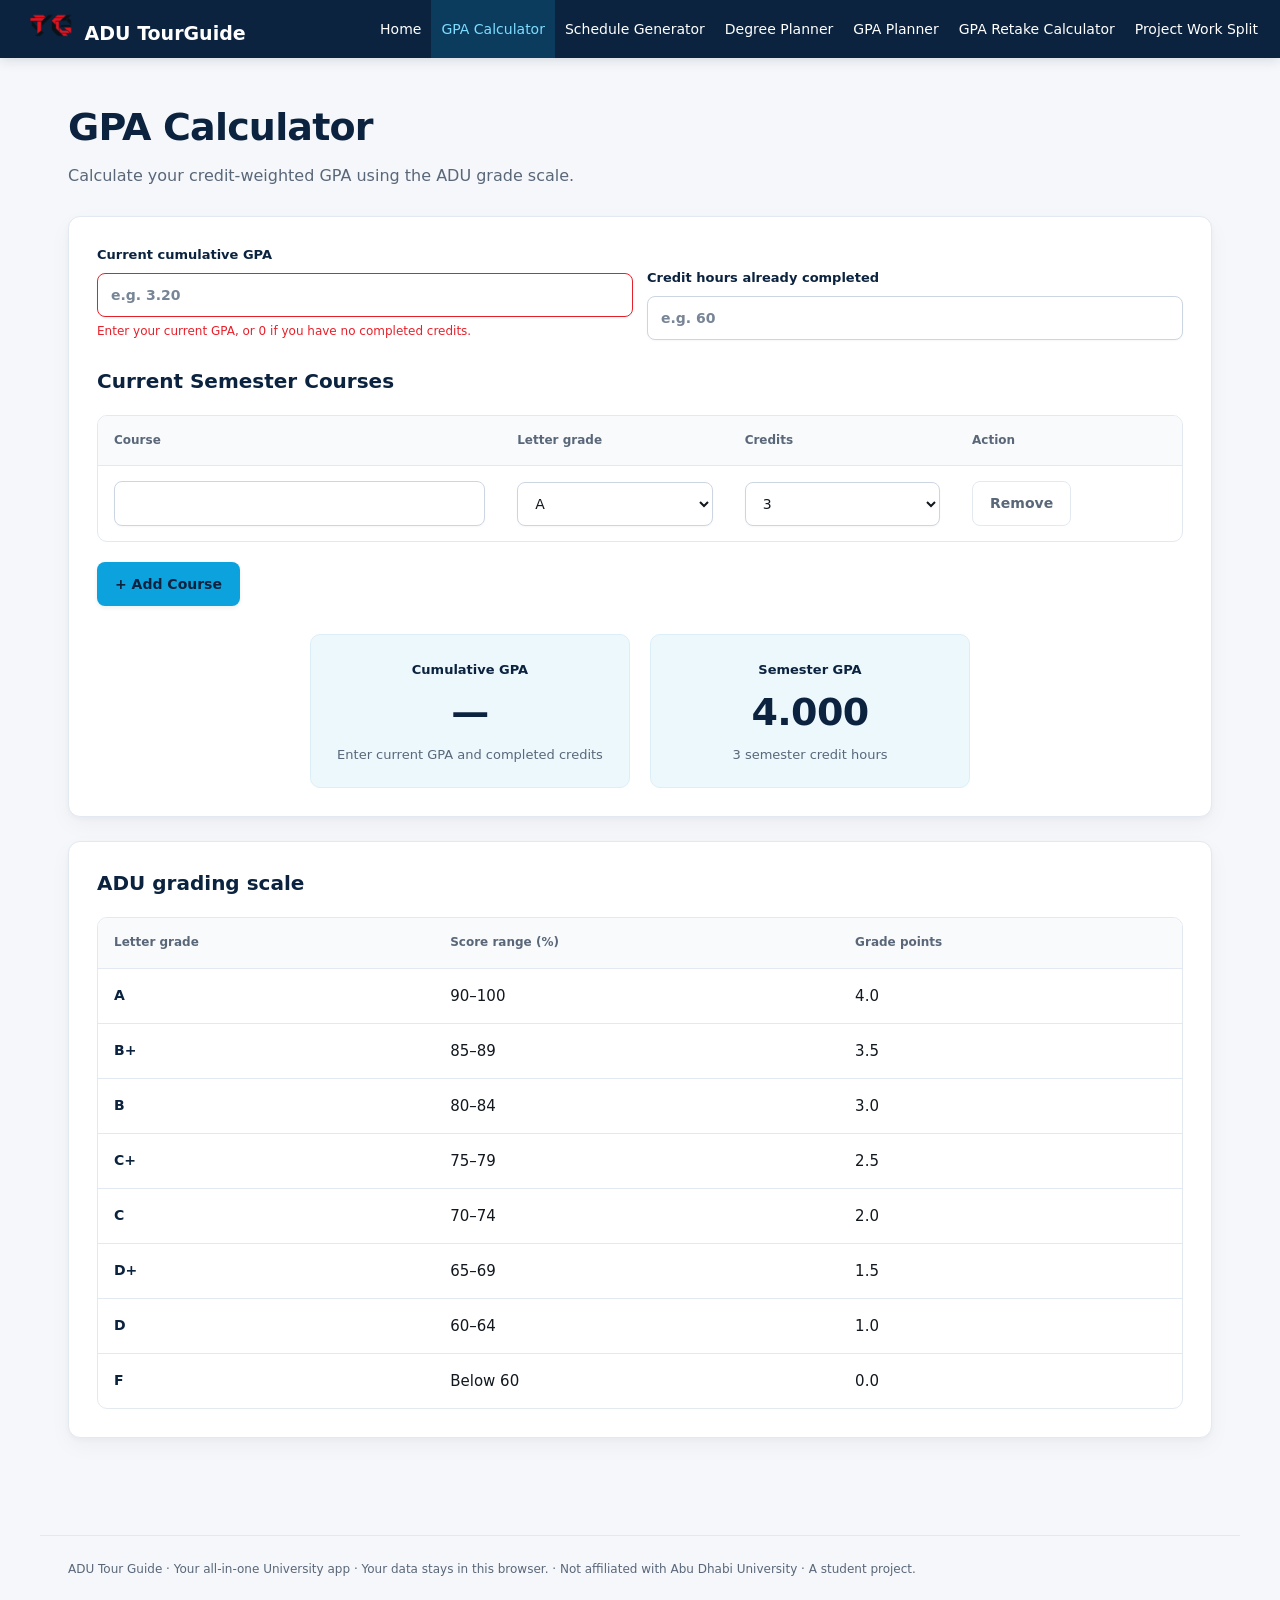
==== commit a59cb604: "New  GPA Retake Calculator and improved UX Added GPA Retake Calculator for up to five courses, with " ====
--- a/gpa-calculator/index.html
+++ b/gpa-calculator/index.html
@@ -1,261 +1,261 @@
 <!DOCTYPE html>
 <html lang="en">
- <head>
-  <meta charset="utf-8"/>
-  <meta content="width=device-width,initial-scale=1" name="viewport"/>
-  <meta content="#0b233f" name="theme-color"/>
-  <title>
-   GPA Calculator | ADU Tour Guide
-  </title>
-  <meta content="Calculate your GPA instantly using ADU's grading scale. Add your courses, grades and credit hours." name="description"/>
-  <link href="../shared.css" rel="stylesheet"/>
-  <link href="style.css" rel="stylesheet"/>
-  <script defer="" src="../shared.js">
-  </script>
-  <script defer="" src="../storage.js">
-  </script>
-  <script defer="" src="script.js">
-  </script>
-  <link href="../images/logo.png" rel="icon" type="image/png"/>
- </head>
- <body>
-  <a class="skip" href="#main">
-   Skip to content
-  </a>
-  <nav aria-label="Main navigation" class="navbar">
-   <a class="site-brand" href="../index.html">
-    <img alt="" height="30" src="../images/logo.png" width="54"/>
-    ADU TourGuide
-   </a>
-   <button aria-controls="navLinks" aria-expanded="false" aria-label="Toggle navigation" class="hamburger">
-    ☰
-   </button>
-   <ul id="navLinks">
-    <li>
-     <a href="../index.html">
-      Home
-     </a>
-    </li>
-    <li>
-     <a aria-current="page" href="../gpa-calculator/index.html">
-      GPA Calculator
-     </a>
-    </li>
-    <li>
-     <a href="../schedule-generator/index.html">
-      Schedule Generator
-     </a>
-    </li>
-    <li>
-     <a href="../study-planner/index.html">
-      Degree Planner
-     </a>
-    </li>
-    <li>
-     <a href="../gpa-plan/index.html">
-      GPA Planner
-     </a>
-    </li>
-    <li>
-     <a href="../grade-plan/index.html">
-      Grade Planner
-     </a>
-    </li>
-    <li>
-     <a href="../project-split/index.html">
-      Project Work Split
-     </a>
-    </li>
-   </ul>
-  </nav>
-  <main id="main">
-   <h1>
-    GPA Calculator
-   </h1>
-   <p class="lead">
-    Calculate your credit-weighted GPA using the ADU grade scale.
-   </p>
-   <section class="panel">
-    <div class="fields previous-gpa">
-     <label for="current-gpa">
-      Current cumulative GPA
-      <input id="current-gpa" max="4" min="0" placeholder="e.g. 3.20" required="" step="0.01" type="number"/>
-     </label>
-     <label for="completed-credits">
-      Credit hours already completed
-      <input id="completed-credits" min="0" placeholder="e.g. 60" required="" step="0.5" type="number"/>
-     </label>
-    </div>
-    <h2>
-     Current Semester Courses
-    </h2>
-    <div class="toolbar">
-     <button id="add">
-      + Add row
-     </button>
-    </div>
-    <div class="table-wrap">
-     <table>
-      <thead>
-       <tr>
-        <th>
-         Course
-        </th>
-        <th>
-         Letter grade
-        </th>
-        <th>
-         Credits
-        </th>
-        <th>
-         Action
-        </th>
-       </tr>
-      </thead>
-      <tbody id="rows">
-      </tbody>
-     </table>
-    </div>
-    <div aria-live="polite" class="gpa-results">
-     <div class="metric gpa-summary">
-      <span class="muted">
-       Cumulative GPA
-      </span>
-      <div class="result" id="result">
-       —
+  <head>
+    <meta charset="utf-8"/>
+    <meta content="width=device-width,initial-scale=1" name="viewport"/>
+    <meta content="#0b233f" name="theme-color"/>
+    <title>
+      GPA Calculator | ADU Tour Guide
+    </title>
+    <meta content="Calculate your GPA instantly using ADU's grading scale. Add your courses, grades and credit hours." name="description"/>
+    <link href="../shared.css" rel="stylesheet"/>
+    <link href="style.css" rel="stylesheet"/>
+    <script defer="" src="../shared.js">
+    </script>
+    <script defer="" src="../storage.js">
+    </script>
+    <script defer="" src="script.js">
+    </script>
+    <link href="../images/logo.png" rel="icon" type="image/png"/>
+  </head>
+  <body>
+    <a class="skip" href="#main">
+      Skip to content
+    </a>
+    <nav aria-label="Main navigation" class="navbar">
+      <a class="site-brand" href="../index.html">
+        <img alt="" height="30" src="../images/logo.png" width="54"/>
+        ADU TourGuide
+      </a>
+      <button aria-controls="navLinks" aria-expanded="false" aria-label="Toggle navigation" class="hamburger">
+        ☰
+      </button>
+      <ul id="navLinks">
+        <li>
+          <a href="../index.html">
+            Home
+          </a>
+        </li>
+        <li>
+          <a aria-current="page" href="../gpa-calculator/index.html">
+            GPA Calculator
+          </a>
+        </li>
+        <li>
+          <a href="../schedule-generator/index.html">
+            Schedule Generator
+          </a>
+        </li>
+        <li>
+          <a href="../study-planner/index.html">
+            Degree Planner
+          </a>
+        </li>
+        <li>
+          <a href="../gpa-plan/index.html">
+            GPA Planner
+          </a>
+        </li>
+        <li>
+          <a href="../gpa-retake/index.html">
+            GPA Retake Calculator
+          </a>
+        </li>
+        <li>
+          <a href="../project-split/index.html">
+            Project Work Split
+          </a>
+        </li>
+      </ul>
+    </nav>
+    <main id="main">
+      <h1>
+        GPA Calculator
+      </h1>
+      <p class="lead">
+        Calculate your credit-weighted GPA using the ADU grade scale.
+      </p>
+      <section class="panel">
+        <div class="fields previous-gpa">
+          <label for="current-gpa">
+            Current cumulative GPA
+            <input id="current-gpa" max="4" min="0" placeholder="e.g. 3.20" required="" step="0.01" type="number"/>
+          </label>
+          <label for="completed-credits">
+            Credit hours already completed
+            <input id="completed-credits" min="0" placeholder="e.g. 60" required="" step="0.5" type="number"/>
+          </label>
+        </div>
+        <h2>
+          Current Semester Courses
+        </h2>
+        <div class="table-wrap">
+          <table>
+            <thead>
+              <tr>
+                <th>
+                  Course
+                </th>
+                <th>
+                  Letter grade
+                </th>
+                <th>
+                  Credits
+                </th>
+                <th>
+                  Action
+                </th>
+              </tr>
+            </thead>
+            <tbody id="rows">
+            </tbody>
+          </table>
+        </div>
+        <div class="toolbar">
+          <button id="add">
+            + Add Course
+          </button>
+        </div>
+        <div aria-live="polite" class="gpa-results">
+          <div class="metric gpa-summary">
+            <span class="muted">
+              Cumulative GPA
+            </span>
+            <div class="result" id="result">
+              —
+            </div>
+            <div id="credits">
+            </div>
+          </div>
+          <div class="metric gpa-summary">
+            <span class="muted">
+              Semester GPA
+            </span>
+            <div class="result" id="semester-gpa">
+              —
+            </div>
+            <div id="semester-credits">
+            </div>
+          </div>
+        </div>
+      </section>
+      <section class="panel">
+        <h2>
+          ADU grading scale
+        </h2>
+        <div class="table-wrap">
+          <table class="grading-scale">
+            <thead>
+              <tr>
+                <th scope="col">
+                  Letter grade
+                </th>
+                <th scope="col">
+                  Score range (%)
+                </th>
+                <th scope="col">
+                  Grade points
+                </th>
+              </tr>
+            </thead>
+            <tbody>
+              <tr>
+                <th scope="row">
+                  A
+                </th>
+                <td>
+                  90–100
+                </td>
+                <td>
+                  4.0
+                </td>
+              </tr>
+              <tr>
+                <th scope="row">
+                  B+
+                </th>
+                <td>
+                  85–89
+                </td>
+                <td>
+                  3.5
+                </td>
+              </tr>
+              <tr>
+                <th scope="row">
+                  B
+                </th>
+                <td>
+                  80–84
+                </td>
+                <td>
+                  3.0
+                </td>
+              </tr>
+              <tr>
+                <th scope="row">
+                  C+
+                </th>
+                <td>
+                  75–79
+                </td>
+                <td>
+                  2.5
+                </td>
+              </tr>
+              <tr>
+                <th scope="row">
+                  C
+                </th>
+                <td>
+                  70–74
+                </td>
+                <td>
+                  2.0
+                </td>
+              </tr>
+              <tr>
+                <th scope="row">
+                  D+
+                </th>
+                <td>
+                  65–69
+                </td>
+                <td>
+                  1.5
+                </td>
+              </tr>
+              <tr>
+                <th scope="row">
+                  D
+                </th>
+                <td>
+                  60–64
+                </td>
+                <td>
+                  1.0
+                </td>
+              </tr>
+              <tr>
+                <th scope="row">
+                  F
+                </th>
+                <td>
+                  Below 60
+                </td>
+                <td>
+                  0.0
+                </td>
+              </tr>
+            </tbody>
+          </table>
+        </div>
+      </section>
+      <div aria-live="polite" class="status" id="status" role="status">
       </div>
-      <div id="credits">
-      </div>
-     </div>
-     <div class="metric gpa-summary">
-      <span class="muted">
-       Semester GPA
-      </span>
-      <div class="result" id="semester-gpa">
-       —
-      </div>
-      <div id="semester-credits">
-      </div>
-     </div>
-    </div>
-   </section>
-   <section class="panel">
-    <h2>
-     ADU grading scale
-    </h2>
-    <div class="table-wrap">
-     <table class="grading-scale">
-      <thead>
-       <tr>
-        <th scope="col">
-         Letter grade
-        </th>
-        <th scope="col">
-         Score range (%)
-        </th>
-        <th scope="col">
-         Grade points
-        </th>
-       </tr>
-      </thead>
-      <tbody>
-       <tr>
-        <th scope="row">
-         A
-        </th>
-        <td>
-         90–100
-        </td>
-        <td>
-         4.0
-        </td>
-       </tr>
-       <tr>
-        <th scope="row">
-         B+
-        </th>
-        <td>
-         85–89
-        </td>
-        <td>
-         3.5
-        </td>
-       </tr>
-       <tr>
-        <th scope="row">
-         B
-        </th>
-        <td>
-         80–84
-        </td>
-        <td>
-         3.0
-        </td>
-       </tr>
-       <tr>
-        <th scope="row">
-         C+
-        </th>
-        <td>
-         75–79
-        </td>
-        <td>
-         2.5
-        </td>
-       </tr>
-       <tr>
-        <th scope="row">
-         C
-        </th>
-        <td>
-         70–74
-        </td>
-        <td>
-         2.0
-        </td>
-       </tr>
-       <tr>
-        <th scope="row">
-         D+
-        </th>
-        <td>
-         65–69
-        </td>
-        <td>
-         1.5
-        </td>
-       </tr>
-       <tr>
-        <th scope="row">
-         D
-        </th>
-        <td>
-         60–64
-        </td>
-        <td>
-         1.0
-        </td>
-       </tr>
-       <tr>
-        <th scope="row">
-         F
-        </th>
-        <td>
-         Below 60
-        </td>
-        <td>
-         0.0
-        </td>
-       </tr>
-      </tbody>
-     </table>
-    </div>
-   </section>
-   <div aria-live="polite" class="status" id="status" role="status">
-   </div>
-  </main>
-  <footer>
-   ADU Tour Guide · Your all-in-one University app · Your data stays in this browser. · Not affiliated with Abu Dhabi University · A student project.
-  </footer>
- </body>
+    </main>
+    <footer>
+      ADU Tour Guide · Your all-in-one University app · Your data stays in this browser. · Not affiliated with Abu Dhabi University · A student project.
+    </footer>
+  </body>
 </html>
--- a/shared.css
+++ b/shared.css
@@ -677,3 +677,17 @@
   border-radius: 4px;
   flex-shrink: 0;
 }
+
+/* Errors are placed directly beneath the related input. */
+.field-error {
+  display: block;
+  margin: 6px 0 0;
+  color: #e7212b;
+  font-size: 12px;
+  font-weight: 400;
+  line-height: 1.4;
+}
+
+[aria-invalid="true"] {
+  border-color: #e7212b !important;
+}
